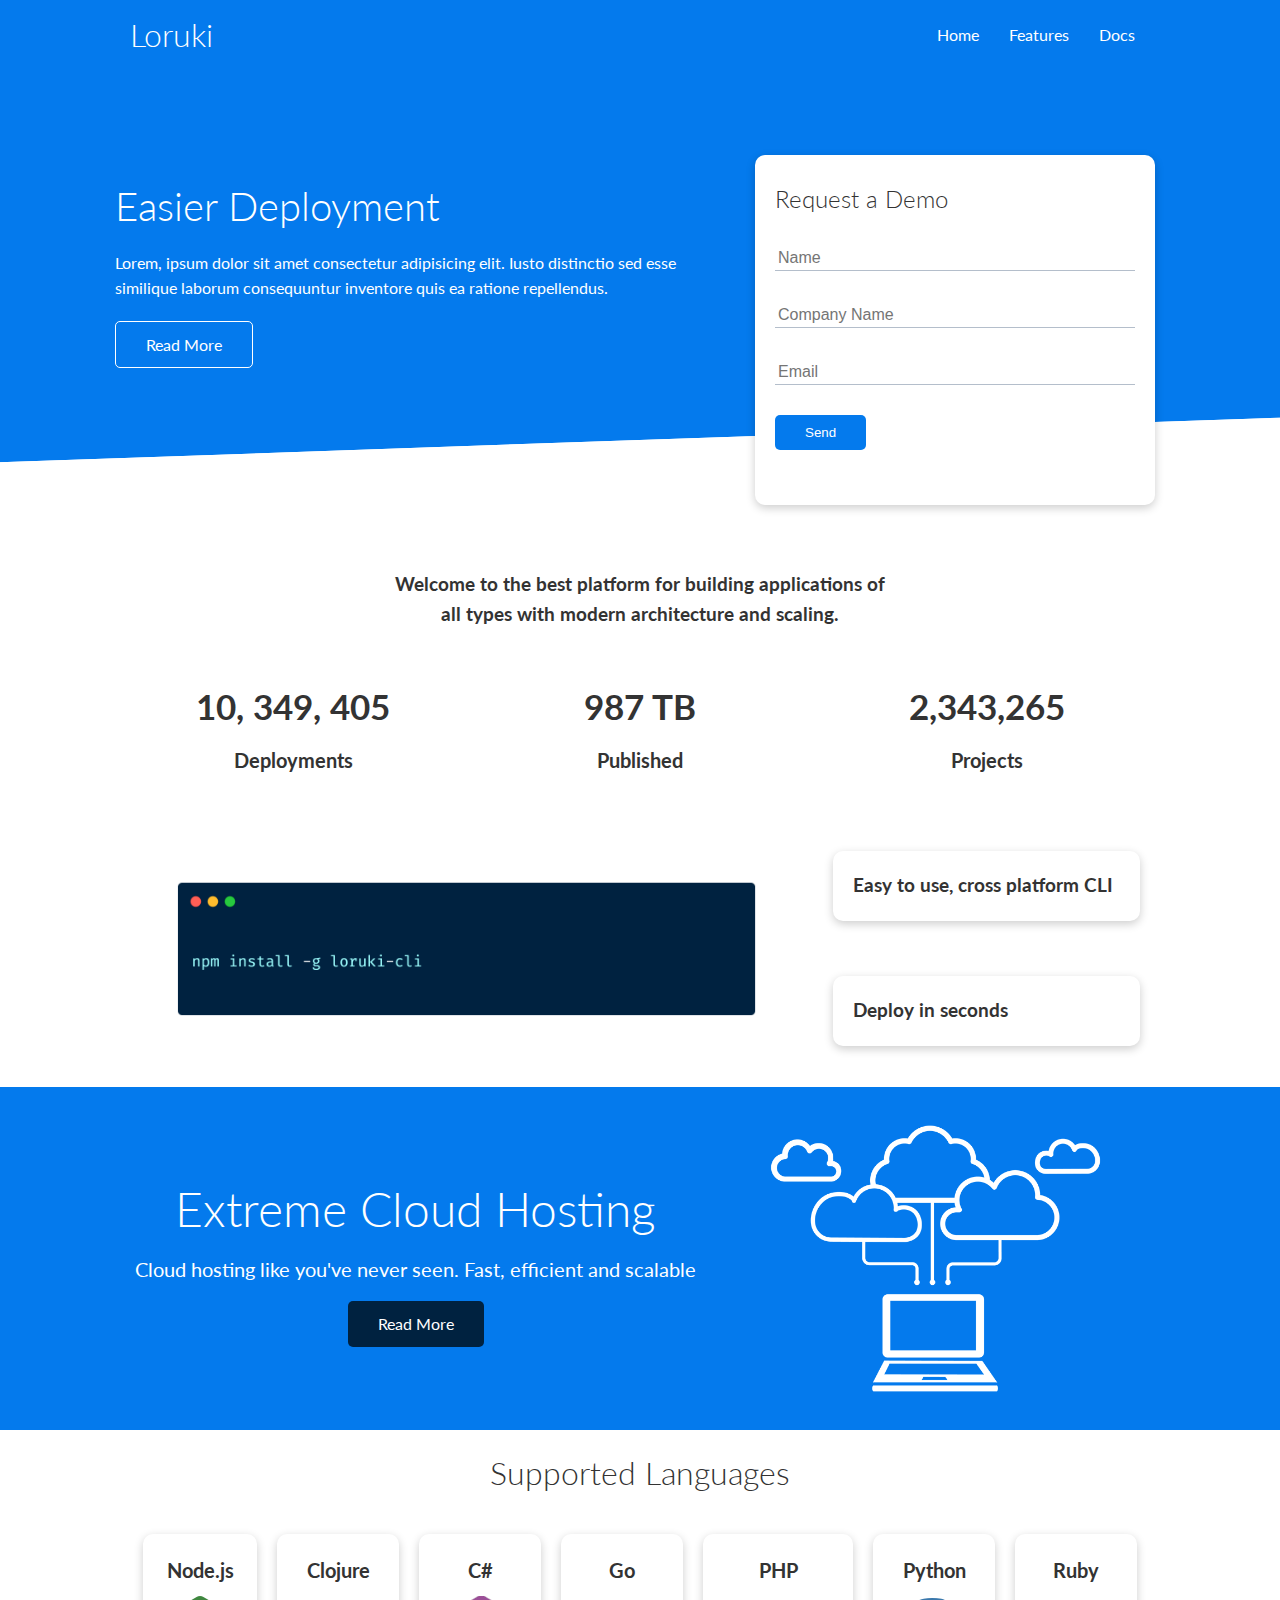
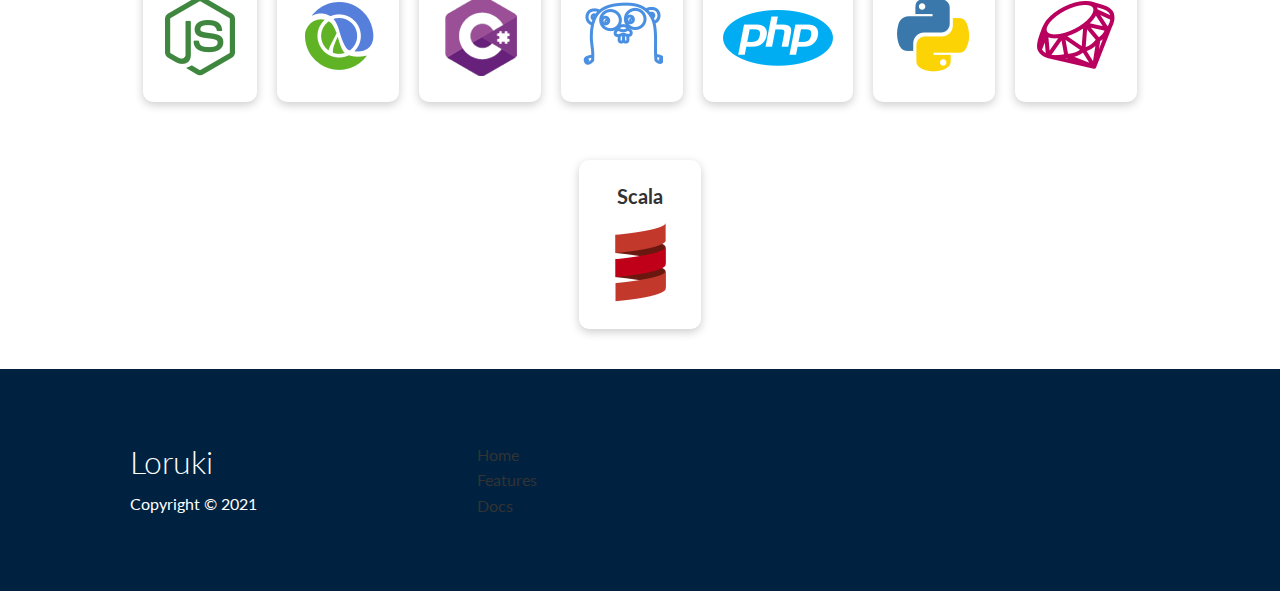
==== index.html @ 7361344f "almost done; footer pending" ====
<!DOCTYPE html>
<html>

<head>
    <meta charset="utf-8">
    <meta http-equiv="X-UA-Compatible" content="IE=edge">
    <title>Loruki | Cloud Horting for Everyone</title>
    <meta name="description" content="">
    <meta name="viewport" content="width=device-width, initial-scale=1">
    <link rel="stylesheet" href="css/style.css">
    <link rel="stylesheet" href="css/utilities.css">
    <link rel="stylesheet" href="https://cdnjs.cloudflare.com/ajax/libs/font-awesome/5.15.3/css/all.min.css"
        integrity="sha512-iBBXm8fW90+nuLcSKlbmrPcLa0OT92xO1BIsZ+ywDWZCvqsWgccV3gFoRBv0z+8dLJgyAHIhR35VZc2oM/gI1w=="
        crossorigin="anonymous" referrerpolicy="no-referrer" />
</head>

<body>
    <!--Navbar-->
    <div class="navbar">
        <!--create container to prevent the navbar to stretch all the way in the screen-->
        <div class="container flex">
            <h1 class="logo">Loruki</h1>
            <nav>
                <ul>
                    <li><a href="index.html">Home</a></li>
                    <li><a href="features.html">Features</a></li>
                    <li><a href="docs.html">Docs</a></li>
                </ul>
            </nav>
        </div>
    </div>

    <!--Showcase-->
    <section class="showcase">
        <div class="container grid">
            <div class="showcase-text">
                <h1>Easier Deployment</h1>
                <p>Lorem, ipsum dolor sit amet consectetur adipisicing elit. Iusto distinctio sed esse similique laborum
                    consequuntur inventore quis ea ratione repellendus.</p>
                <a href="features.html" class="btn btn-outline">Read More</a>
            </div>
            <div class="showcase-form card">
                <h2>Request a Demo</h2>
                <form action="">
                    <div class="form-control">
                        <input type="text" name="name" placeholder="Name" required>
                    </div>
                    <div class="form-control">
                        <input type="text" name="company" placeholder="Company Name" required>
                    </div>
                    <div class="form-control">
                        <input type="email" name="email" placeholder="Email" required>
                    </div>
                    <input type="submit" value="Send" class="btn btn-primary">
                </form>
            </div>
        </div>
    </section>

    <!--Stats-->
    <section class="stats">
        <div class="container">
            <h3 class="stats-heading text-center">
                Welcome to the best platform for building applications of all types with modern architecture and
                scaling.
            </h3>
            <div class="grid grid-3 text-center my-4">
                <div>
                    <i class="fas fa-server fa-3x"></i>
                    <h3>10, 349, 405</h3>
                    <p class="text-secondary">Deployments</p>
                </div>
                <div>
                    <i class="fas fa-upload fa-3x"></i>
                    <h3>987 TB</h3>
                    <p class="text-secondary">Published</p>
                </div>
                <div>
                    <i class="fas fa-project-diagram fa-3x"></i>
                    <h3>2,343,265</h3>
                    <p class="text-secondary">Projects</p>
                </div>
            </div>
        </div>
    </section>

    <!--Stats-->
    <section class="cli">
        <div class="container grid">
            <img src="img/cli.png" alt="">
            <div class="card">
                <h3>Easy to use, cross platform CLI</h3>
            </div>
            <div class="card">
                <h3>Deploy in seconds </h3>
            </div>
        </div>
    </section>

    <!--Cloud-->
    <section class="cloud bg-primary my-2 py-2">
        <div class="container grid">
            <div class="text-center">
                <h2 class="lg">Extreme Cloud Hosting</h2>
                <p class="lead my-1">Cloud hosting like you've never seen. Fast, efficient and scalable</p>
                <a href="features.html" class="btn btn-dark">Read More</a>
            </div>
            <img src="img/cloud.png" alt="">
        </div>
    </section>

    <!--Languages-->
    <section class="languages">
        <h2 class="md text-center my-2">
            Supported Languages
        </h2>
        <!--in this case i use flex as i want to just align it into a row-->
        <div class="container flex">
            <div class="card">
                <h4>Node.js</h4>
                <img src="img/logos/node.png" alt="">
            </div>
            <div class="card">
                <h4>Clojure</h4>
                <img src="img/logos/clojure.png" alt="">
            </div>
            <div class="card">
                <h4>C#</h4>
                <img src="img/logos/csharp.png" alt="">
            </div>
            <div class="card">
                <h4>Go</h4>
                <img src="img/logos/go.png" alt="">
            </div>
            <div class="card">
                <h4>PHP</h4>
                <img src="img/logos/php.png" alt="">
            </div>
            <div class="card">
                <h4>Python</h4>
                <img src="img/logos/python.png" alt="">
            </div>
            <div class="card">
                <h4>Ruby</h4>
                <img src="img/logos/ruby.png" alt="">
            </div>
            <div class="card">
                <h4>Scala</h4>
                <img src="img/logos/scala.png" alt="">
            </div>
        </div>
    </section>

    <!--Footer-->
    <footer class="footer bg-dark py-5">
        <div class="container grid grid-3">
            <div>
                <h1>Loruki</h1>
                <p>Copyright &copy; 2021</p>
            </div>
            <nav>
                <ul>
                    <li><a href="index.html">Home</a></li>
                    <li><a href="features.html">Features</a></li>
                    <li><a href="docs.html">Docs</a></li>
                </ul>
            </nav>
            <div class="social">
                <a href="#"><i class="fab fa-github fa-2x"></i></a>
                <a href="#"><i class="fab fa-facebook fa-2x"></i></a>
                <a href="#"><i class="fab fa-twitter fa-2x"></i></a>
                <a href="#"><i class="fab fa-instagram fa-2x"></i></a>
            </div>
        </div>
    </footer>

</body>

</html>
---- css/style.css ----
@import url('https://fonts.googleapis.com/css2?family=Lato:wght@300&display=swap');
:root{
    --primary-color:#047aed;
    --secondary-color:#1c3fa8;
    --dark-color:#002240;
    --light-color:#f4f4f4;
}

*{
    box-sizing: border-box;
    padding: 0;
    margin: 0;
}
body{
    font-family: 'Lato', 'sans-serif';
    color: #333;
    line-height: 1.6;
}
ul{
    list-style-type: none;
}
a{
    text-decoration: none;
    color: #333;
}
h1,h2{
    font-weight: 300;
    line-height: 1.2;
    margin: 10px 0;
}
p{
    margin: 10px 0;
}
img{
    width: 100%;
}
/*Navbar*/
.navbar{
    background-color: var(--primary-color);
    color: #fff;
    height: 70px;
}
.navbar ul{
    display: flex;
}
.navbar a {
    color: #fff;
    padding: 10px;
    margin: 0 5px;
}
.navbar a:hover {
    border-bottom: 2px #fff solid;
}
.navbar .flex{
    justify-content: space-between;
}
/*Showcase*/
.showcase{
    height: 400px;
    background-color: var(--primary-color);
    color:#fff;
    position: relative;
}
.showcase h1{
    font-size: 40px;
}
.showcase p{
    margin: 20px 0;
}
.showcase .grid{
    grid-template-columns: 55% 45%;
    gap: 30px;
    /*set to visible so there is no need for a scroll bar. It goes beyond the container.*/
    overflow:visible;
}
.showcase-form{
    position: relative;
    top: 60px;
    height: 350px;
    width: 400px;
    padding: 40px;
    z-index: 100;
    justify-self:flex-end;
}
.showcase .form-control{
    margin:30px 0;
}
.showcase-form input[type='email'],
.showcase-form input[type='text']{
    border:0;
    border-bottom: 1px solid #b4becb;
    width: 100%;
    padding: 3px;
    font-size: 16px;
}
.showcase-form input:focus{    
outline:none;
}
.showcase::before,
.showcase::after{
    /*when using before/after i have to make sure to put a content there (in most cases empty) to make it work*/
    content: '';
    position: absolute;
    height: 100px;
    bottom: -70px;
    right:0;
    left: 0;
    background: #fff;
    transform: skewY(-2deg);
    /*prefixes so this effect can work in all browsers*/
    -webkit-transform: skewY(-2deg);
    -moz-transform: skewY(-2deg);
    -ms-transform: skewY(-2deg);
}
/*Stats*/
.stats{
    padding-top: 100px;
}
.stats-heading{
    max-width: 500px;
    margin: auto;
}
.stats .grid h3{
    font-size: 35px;
}
.stats .grid p{
    font-size: 20px;
    font-weight: bold;
}
/*Stats*/
.cli .grid{
    /*this will create my grid with the number of cols i want*/
    grid-template-columns: repeat(3, 1fr);
    /*adding a templeta row i create another row to use; to expand my content*/
    grid-template-rows: repeat(2, 1fr);
}
/*this means anything in the fist child position would be affected*/
.cli .grid >*:first-child{
    /*this will make my grid span as much as needed; not adding columns but instead changing the size*/
    grid-column: 1/ span 2;
    /*spaning the rows will take not only width but more height as well*/
    grid-row: 1/ span 2;
}
/*Cloud*/
.cloud .grid{
    grid-template-columns: 4fr 3fr;
}
/*languages*/
.languages .flex{
    /*when i have several images or cards next to each other, i can use the wrap effect so when in smaller screen they would align in the next line*/
    flex-wrap: wrap;
}
.languages .card{
text-align: center;
margin: 18px 10px 40px;
transition: transform 0.2s ease-in;
}
.languages .card h4{
    font-size: 20px;
    margin-bottom: 10px;
}
.languages .card:hover{
    /*translat Y goes up/down depending on the number; if minus, goes up.*/
    transform: translateY(-15px);
}
---- css/utilities.css ----
.container{
    max-width: 1100px;
    margin: 0 auto;
    overflow: auto;
    padding: 0 40px;
}
.card{
    background-color: #fff;
    color: #333;
    border-radius: 10px;
    box-shadow: 0 3px 10px rgba(0,0,0,0.2);
    padding: 20px;
    margin: 10px;
}
.btn{
    display: inline-block;
    padding: 10px 30px;
    cursor: pointer;
    background: var(--primary-color);
    color:#fff;
    border:none;
    border-radius: 5px;
}
.btn-outline{
    background-color: transparent;
    border: 1px #fff solid;
}
.btn:hover{
    transform: scale(0.98);
    background-color: #0768c9;
}
/*Backgrounds & Colored Btns*/
.bg-primary, .btn-primary{
    background-color: var(--primary-color);
    color:#fff;
}
.bg-secondary, .btn-secondary{
    background-color: var(--secondary-color);
    color:#fff;
}
.bg-dark, .btn-dark{
    background-color: var(--dark-color);
    color:#fff;
}
.bg-light, .btn-light{
    background-color: var(--light-color);
    color:#333;
}
/*Text Sizes*/
.lead{
    font-size: 20px;
}
.sm{
    font-size: 1rem;
}
.md{
    font-size: 2rem;
}
.lg{
    font-size: 3rem;
}
.xl{
    font-size: 4rem;
}
.text-center{
    text-align: center;
}
.flex{
    display: flex;
    justify-content: center;
    align-items: center;
    height: 100%;
}
.grid{
    display: grid;
    grid-template-columns: repeat(2, 1fr);
    gap: 20px;
    justify-content: center;
    align-items: center;
    height: 100%;
}
.grid-3{
    grid-template-columns: repeat(3, 1fr);
}
/*Margin*/
.my-1{
    margin:1rem 0;
}
.my-2{
    margin:1.5rem 0;
}
.my-3{
    margin:2rem 0;
}
.my-4{
    margin:3rem 0;
}
.my-5{
    margin:4rem 0;
}
.m-1{
    margin:1rem;
}
.m-2{
    margin:1.5rem;
}
.m-3{
    margin:2rem;
}
.m-4{
    margin:3rem;
}
.m-5{
    margin:4rem;
}
/*Padding*/
.py-1{
    padding:1rem 0;
}
.py-2{
    padding:1.5rem 0;
}
.py-3{
    padding:2rem 0;
}
.py-4{
    padding:3rem 0;
}
.py-5{
    padding:4rem 0;
}
.p-1{
    padding:1rem;
}
.p-2{
    padding:1.5rem;
}
.p-3{
    padding:2rem;
}
.p-4{
    padding:3rem;
}
.p-5{
    padding:4rem;
}
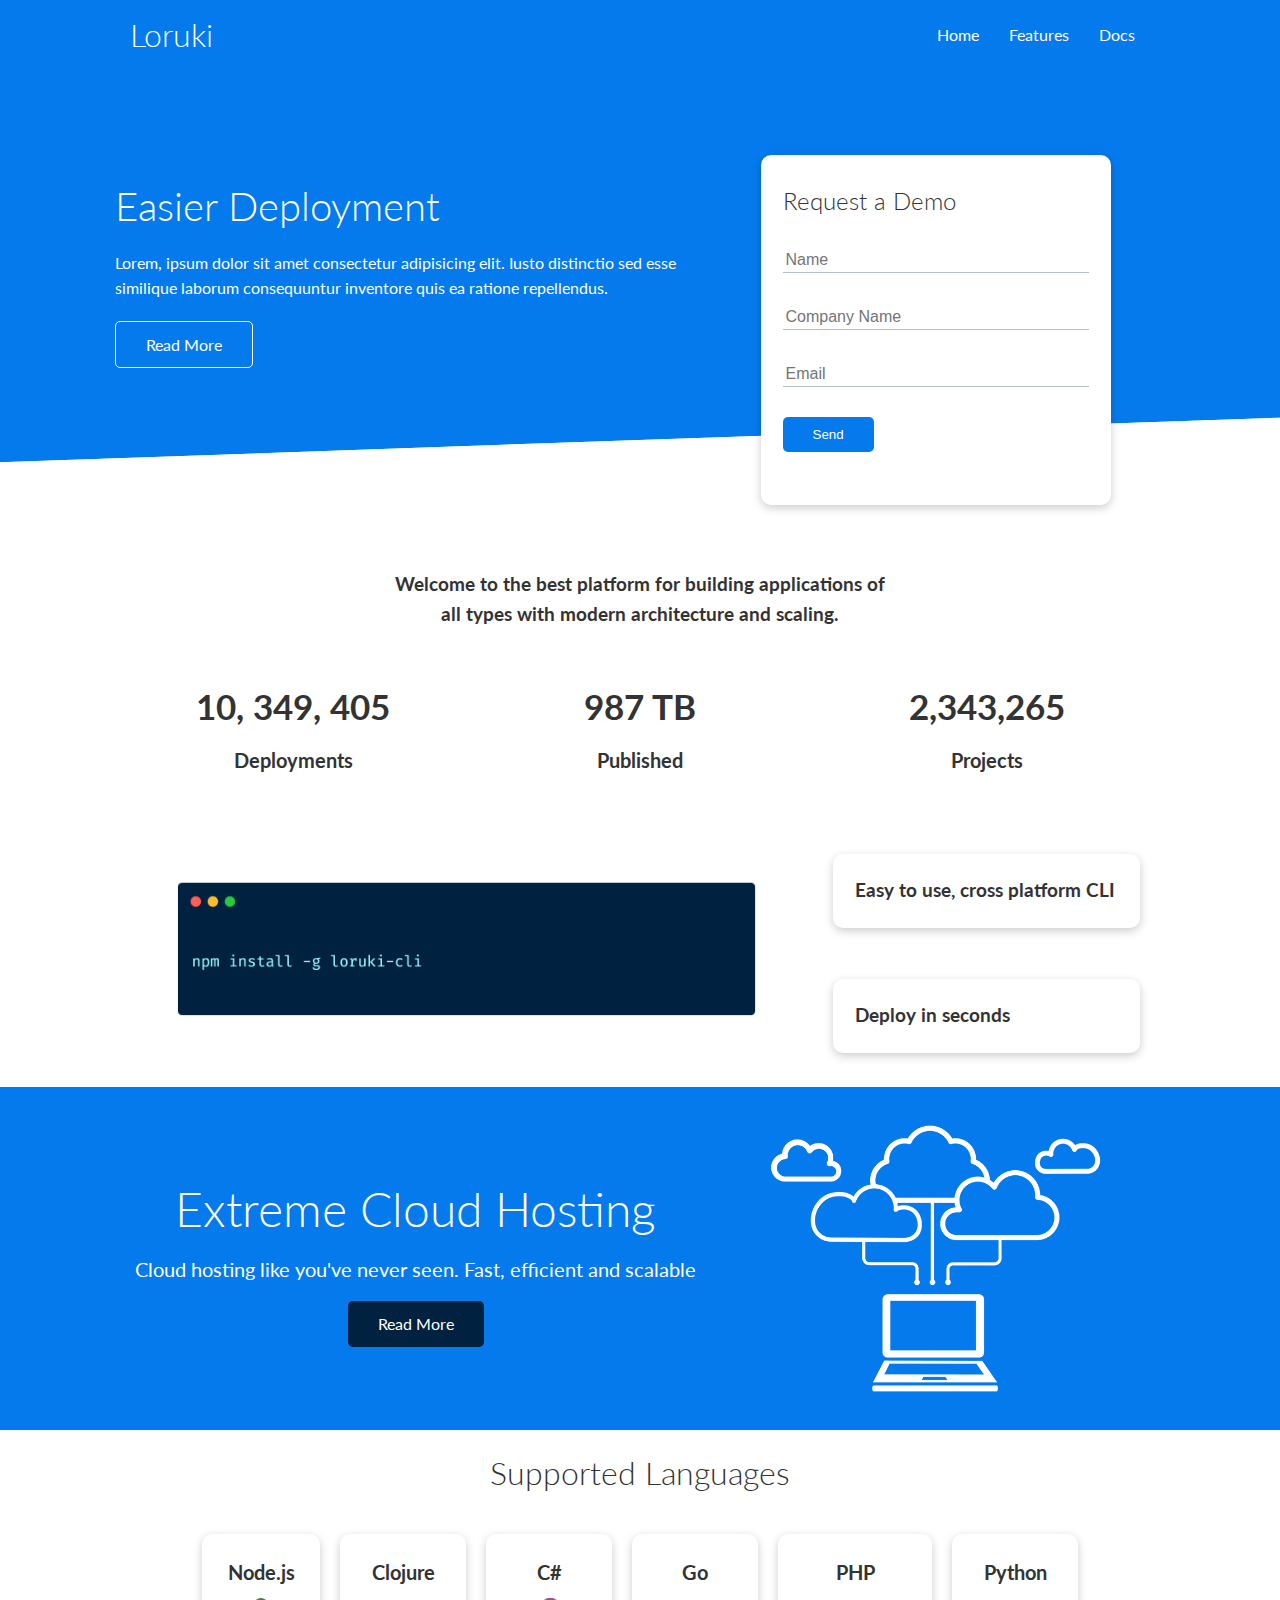
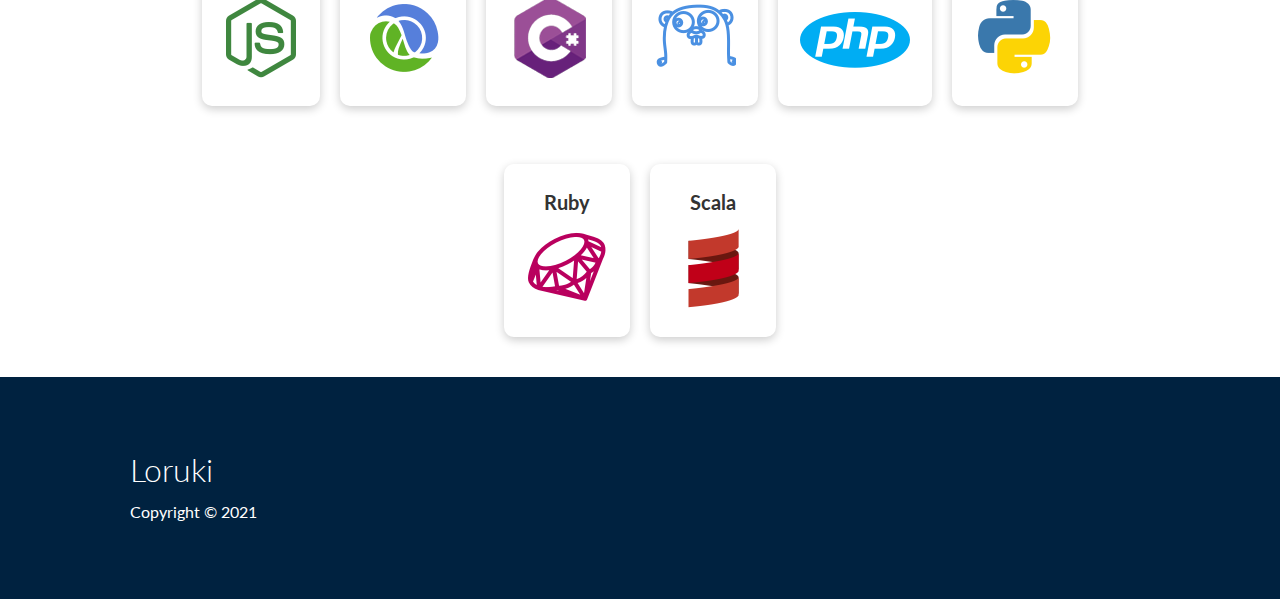
==== commit 2745de69: "almost done!" ====
--- a/index.html
+++ b/index.html
@@ -153,18 +153,11 @@
 
     <!--Footer-->
     <footer class="footer bg-dark py-5">
-        <div class="container grid grid-3">
+        <div class="container grid">
             <div>
                 <h1>Loruki</h1>
                 <p>Copyright &copy; 2021</p>
             </div>
-            <nav>
-                <ul>
-                    <li><a href="index.html">Home</a></li>
-                    <li><a href="features.html">Features</a></li>
-                    <li><a href="docs.html">Docs</a></li>
-                </ul>
-            </nav>
             <div class="social">
                 <a href="#"><i class="fab fa-github fa-2x"></i></a>
                 <a href="#"><i class="fab fa-facebook fa-2x"></i></a>
--- a/css/style.css
+++ b/css/style.css
@@ -162,4 +162,120 @@
 .languages .card:hover{
     /*translat Y goes up/down depending on the number; if minus, goes up.*/
     transform: translateY(-15px);
+}
+/*languages*/
+.footer .social a{
+    margin: 0 10px
+}
+/*Social*/
+.social{
+    display: flex;
+    flex-wrap: wrap;
+    justify-content: flex-end;
+}
+.social .fab {
+    margin: 3px;
+    padding: 1px;
+    color: pink;
+}
+
+/*Features*/
+.features-head img,
+.docs-head img{
+    width: 200px;
+    justify-self: flex-end;
+}
+.features-sub-head img{
+    width: 300px;
+    justify-self: flex-end;
+}
+.features-main .card >i{
+margin-right: 20px;
+}
+.features-main .grid{
+    padding: 30px;
+}
+.features-main .container>:first-child{
+    grid-column: 1/ span 3;
+}
+.features-main .container>:nth-child(2){
+    grid-column: 1/ span 2;
+}
+/*Docs*/
+.docs-main h3{
+    margin: 20px 0;
+}
+.docs-main .grid{
+    grid-template-columns: 1fr 2fr;
+    align-items: flex-start;
+}
+.docs-main nav li{
+    font-size: 17px;
+    padding-bottom: 5px;
+    margin-bottom: 5px;
+    border-bottom: 1px #ccc solid;
+}
+.docs-main a:hover{
+    font-weight: bold;
+}
+
+/*Tablets and under*/
+@media(max-width: 768px){
+    .grid,
+    .showcase .grid,
+    .stats .grid,
+    .cli .grid,
+    .cloud .grid{
+        grid-template-columns: 1fr;
+        grid-template-columns: 1fr;
+    }
+    .showcase{
+        /*takes up the amount of the container and the form isn't over the text*/
+        height: auto;
+    }
+    .showcase-text{
+        text-align: center;
+        margin-top: 50px;  
+    }
+    .showcase-form{
+        justify-self: center;
+        margin: auto;
+    }
+    .cli .grid >*:first-child{
+        grid-column: 1;
+        grid-row: 1;
+    }
+    .btn-outline{
+        margin-top: 20px;
+    }
+}
+@media(min-width: 600px){
+    .showcase-form{
+        justify-self: center;
+        margin: auto;
+        width: 350px;
+    }
+    .cli .grid{
+        grid-template-rows: 1fr;
+    }
+}
+/*Mobile*/
+@media(max-width: 500px){
+    .navbar{
+        height:110px;
+    }
+    .navbar .flex{
+        /*as default it's set to a row; by putting it in column i make the items go one after another*/
+        flex-direction: column;
+    }
+    .navbar ul{
+        padding:10px;
+        background-color: rgba(0, 0, 0, 0.1);
+    }
+    .grid-footer{
+        grid-template-columns: repeat(3, 1fr);
+    }
+    .showcase-form{
+        width: 100%;
+    }
 }--- a/css/utilities.css
+++ b/css/utilities.css
@@ -1,7 +1,6 @@
 .container{
     max-width: 1100px;
     margin: 0 auto;
-    overflow: auto;
     padding: 0 40px;
 }
 .card{
@@ -9,7 +8,7 @@
     color: #333;
     border-radius: 10px;
     box-shadow: 0 3px 10px rgba(0,0,0,0.2);
-    padding: 20px;
+    padding: 22px;
     margin: 10px;
 }
 .btn{
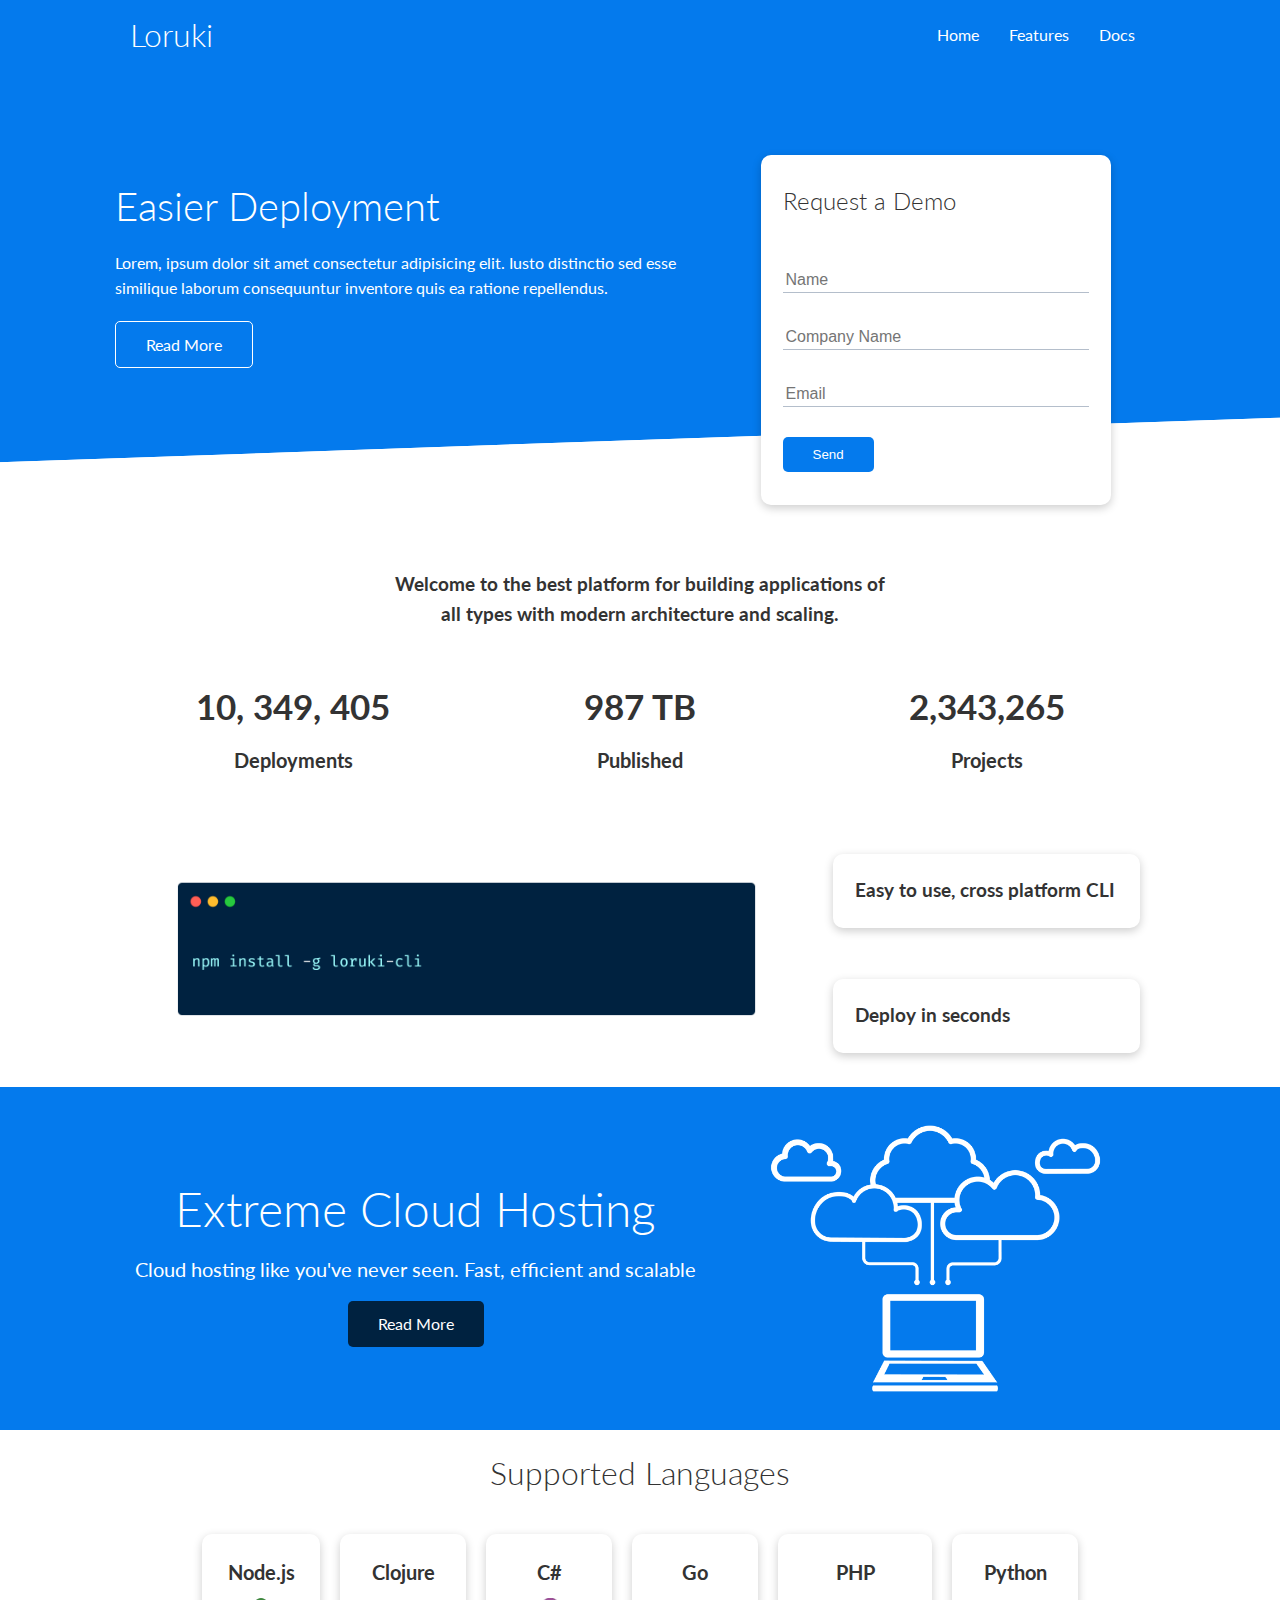
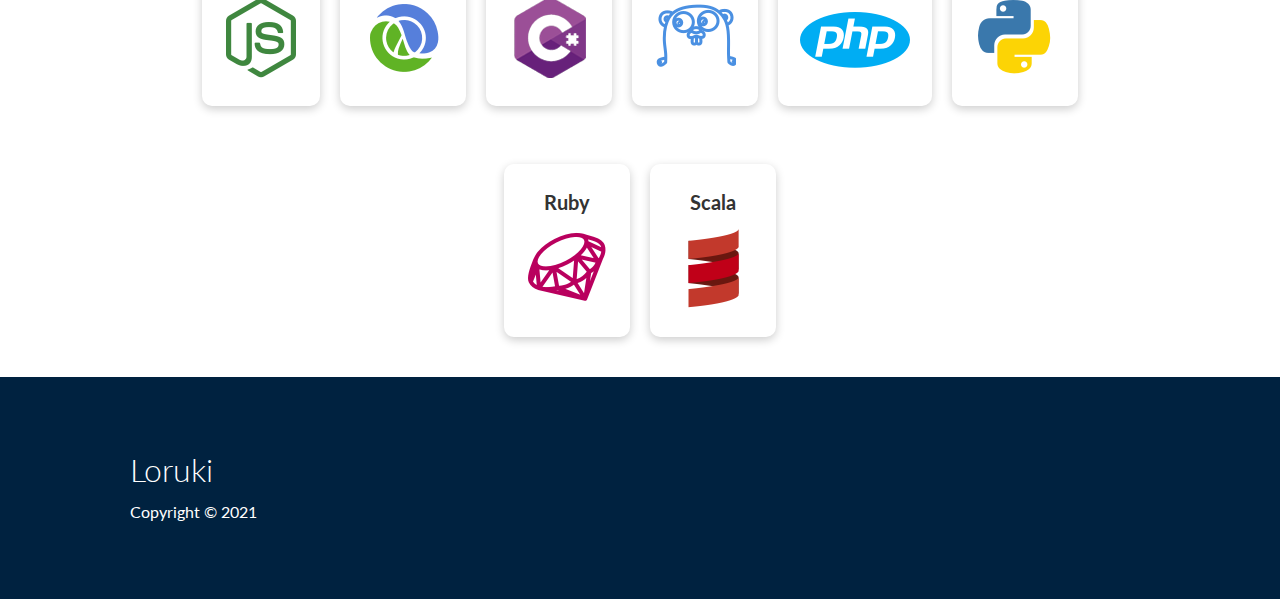
==== commit 61afd215: "project done!" ====
--- a/index.html
+++ b/index.html
@@ -41,7 +41,11 @@
             </div>
             <div class="showcase-form card">
                 <h2>Request a Demo</h2>
-                <form action="">
+                <form name="contact" method="POST" netlify-honeypot="bot-field" data-netlify="true">
+                    <input type="hidden" name="form-name" value="contact">
+                    <p class="hidden">
+                        <label>Don’t fill this out if you’re human: <input name="bot-field" /></label>
+                    </p>
                     <div class="form-control">
                         <input type="text" name="name" placeholder="Name" required>
                     </div>
--- a/css/style.css
+++ b/css/style.css
@@ -4,6 +4,8 @@
     --secondary-color:#1c3fa8;
     --dark-color:#002240;
     --light-color:#f4f4f4;
+    --success-color: #5cb85c;
+    --error-color: #d9534f;
 }
 
 *{
@@ -33,6 +35,15 @@
 }
 img{
     width: 100%;
+}
+code, pre{
+background-color: #333;
+color: #fff;
+padding: 10px
+}
+.hidden{
+    visibility: hidden;
+    height: 0;
 }
 /*Navbar*/
 .navbar{
@@ -72,6 +83,9 @@
     gap: 30px;
     /*set to visible so there is no need for a scroll bar. It goes beyond the container.*/
     overflow:visible;
+}
+.showcase-text{
+    animation: slideInFromLeft 1s ease-in;
 }
 .showcase-form{
     position: relative;
@@ -81,6 +95,7 @@
     padding: 40px;
     z-index: 100;
     justify-self:flex-end;
+    animation: slideInFromRight 1s ease-in;
 }
 .showcase .form-control{
     margin:30px 0;
@@ -115,6 +130,7 @@
 /*Stats*/
 .stats{
     padding-top: 100px;
+    animation: slideInFromBottom 1s ease-in;
 }
 .stats-heading{
     max-width: 500px;
@@ -217,6 +233,46 @@
 }
 .docs-main a:hover{
     font-weight: bold;
+}
+.docs-main .card .my-2{
+    background-color: #e7e8e9;
+    width: fit-content;
+    padding: 3px;
+    border-radius: 5%;
+}
+
+/*Animations*/
+@keyframes slideInFromLeft{
+    0%{
+        transform: translateX(-100%);
+    }
+    100%{
+        transform: translateX(0);
+    }
+}
+@keyframes slideInFromRight{
+    0%{
+        transform: translateX(100%);
+    }
+    100%{
+        transform: translateX(0);
+    }
+}
+@keyframes slideInFromTop{
+    0%{
+        transform: translateY(-100%);
+    }
+    100%{
+        transform: translateX(0);
+    }
+}
+@keyframes slideInFromBottom{
+    0%{
+        transform: translateY(100%);
+    }
+    100%{
+        transform: translateX(0);
+    }
 }
 
 /*Tablets and under*/
@@ -225,9 +281,11 @@
     .showcase .grid,
     .stats .grid,
     .cli .grid,
-    .cloud .grid{
+    .cloud .grid
+    .features-main .grid
+    .docs .main{
         grid-template-columns: 1fr;
-        grid-template-columns: 1fr;
+        grid-template-rows: 1fr;
     }
     .showcase{
         /*takes up the amount of the container and the form isn't over the text*/
@@ -247,6 +305,16 @@
     }
     .btn-outline{
         margin-top: 20px;
+    }
+    .features-head,
+    .features-sub-head,
+    .docs-head{
+         text-align: center;
+    }
+    .features-head img,
+    .features-sub-head img,
+    .docs-head img{
+         justify-self: center;
     }
 }
 @media(min-width: 600px){
@@ -261,6 +329,10 @@
 }
 /*Mobile*/
 @media(max-width: 500px){
+    .container.grid{
+        grid-template-columns: 1fr;
+        grid-template-rows: 1fr;
+    }
     .navbar{
         height:110px;
     }
@@ -278,4 +350,11 @@
     .showcase-form{
         width: 100%;
     }
+    .features-main .container >:first-child,
+    .features-main .container >:nth-child(2){
+        grid-column: 1;
+    }
+    .social{
+        display: block;
+    }
 }--- a/css/utilities.css
+++ b/css/utilities.css
@@ -64,6 +64,26 @@
 .text-center{
     text-align: center;
 }
+
+/*Alert*/
+.alert{
+    background-color: var(--light-color);
+    padding: 10px 20px;
+    font-weight: bold;
+    margin: 15px 0;
+}
+.alert i{
+    margin-right: 10px;
+}
+.alert-success{
+    background-color: var(--success-color);
+    color: #fff;
+}
+.alert-error{
+    background-color: var(--error-color);
+    color: #fff;
+}
+
 .flex{
     display: flex;
     justify-content: center;
